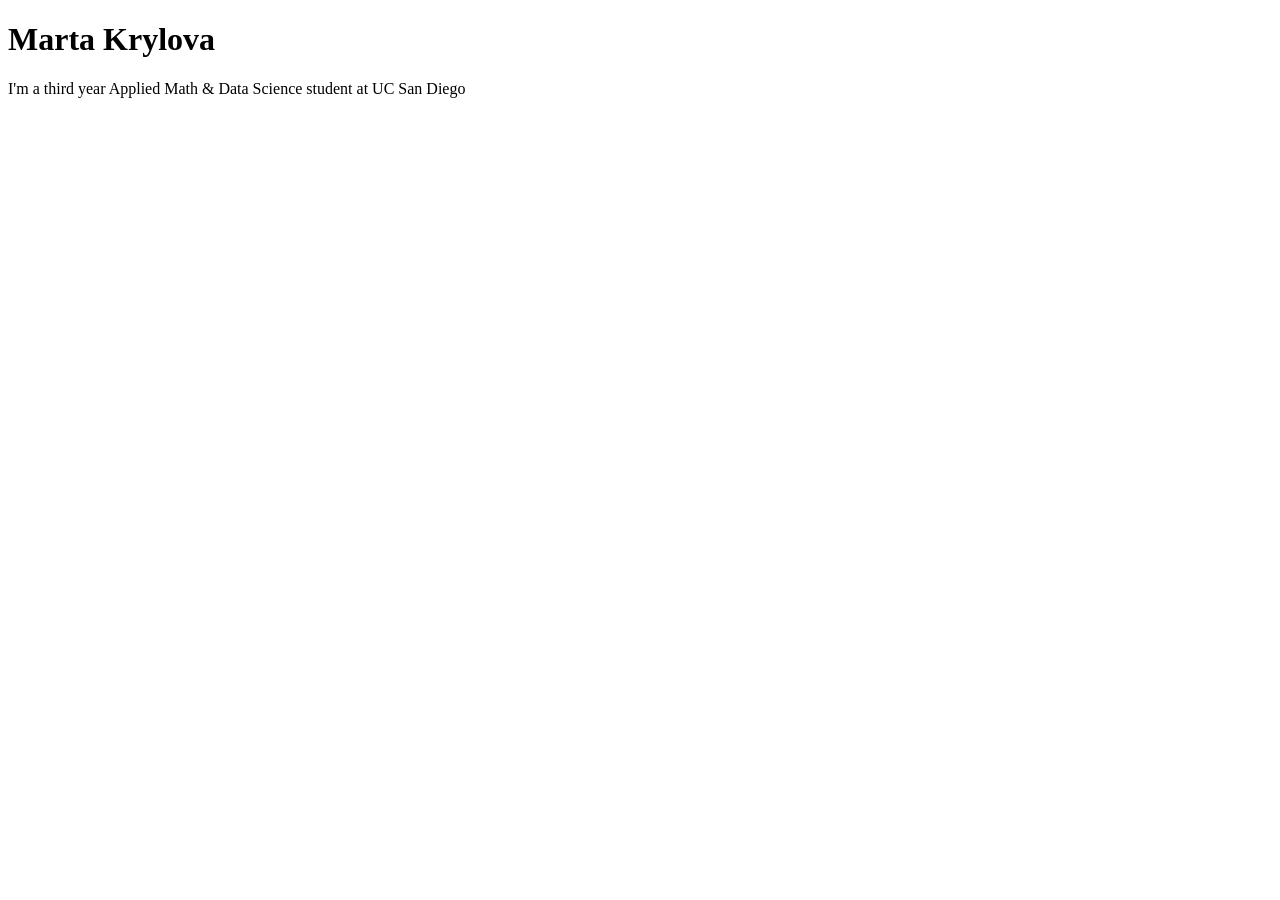
==== index.html @ 97e63ce0 "Create index.html" ====
<!DOCTYPE html>
<html lang="en">
<head>
    <meta charset="UTF-8">
    <meta name="viewport" content="width=device-width, initial-scale=1.0">
    <title>Marta Krylova: Personal site and portfolio</title>
</head>
<body>
    <h1>Marta Krylova</h1>
    <p>I'm a third year Applied Math & Data Science student at UC San Diego</p>
</body>
</html>
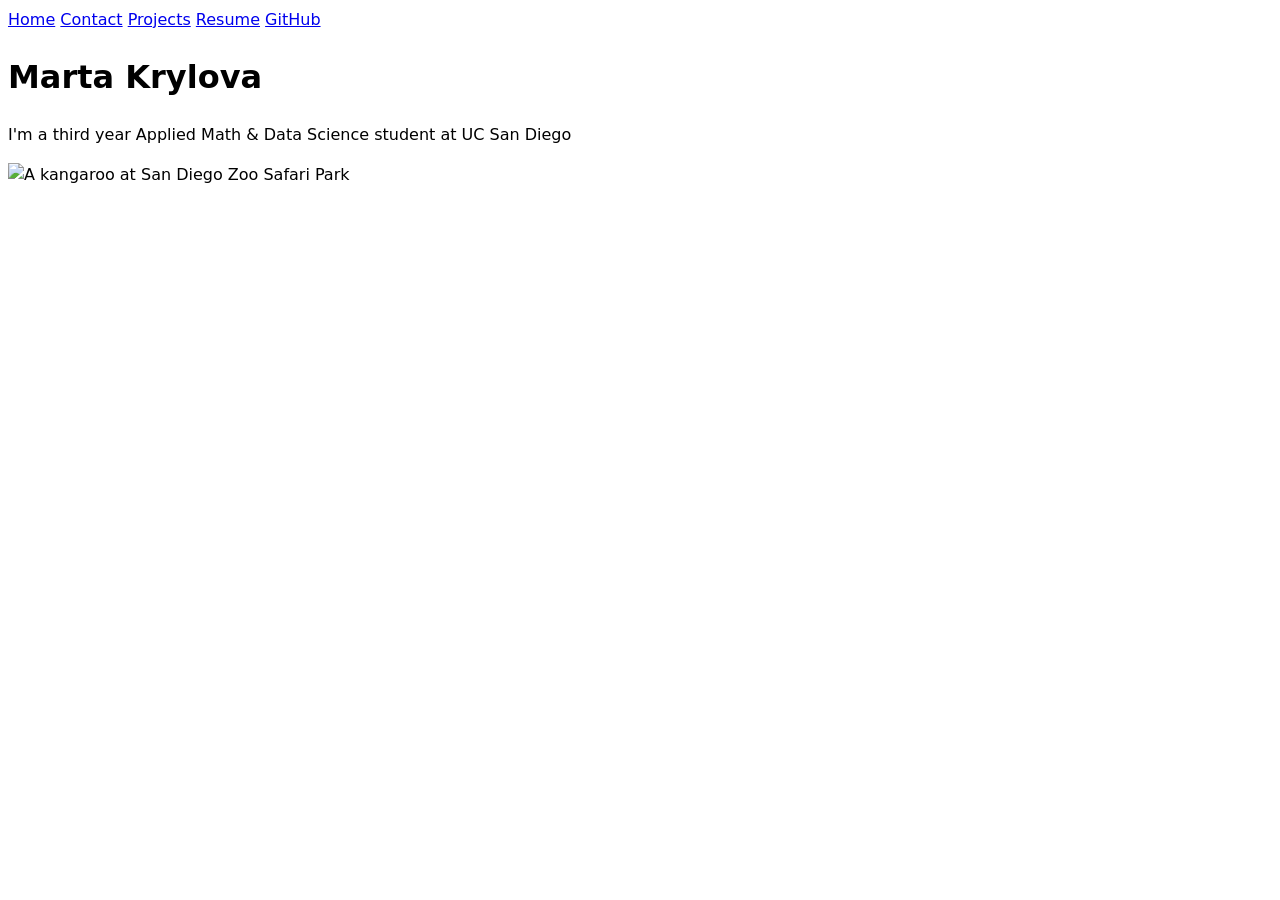
==== commit 33bd051f: "Contact, resume, and projects are created" ====
--- a/index.html
+++ b/index.html
@@ -4,9 +4,18 @@
     <meta charset="UTF-8">
     <meta name="viewport" content="width=device-width, initial-scale=1.0">
     <title>Marta Krylova: Personal site and portfolio</title>
+    <link rel="stylesheet" href="style.css">
 </head>
 <body>
+    <nav>
+        <a href="index.html">Home</a>
+        <a href="contact/index.html">Contact</a>
+        <a href="projects/index.html">Projects</a>
+        <a href="resume/index.html">Resume</a>
+        <a href="https://github.com/sugar-glider27" target="_blank">GitHub</a>
+    </nav>
     <h1>Marta Krylova</h1>
     <p>I'm a third year Applied Math & Data Science student at UC San Diego</p>
+    <img src="images/kangaroo.heic" alt="A kangaroo at San Diego Zoo Safari Park" width="400">
 </body>
 </html>
--- a/style.css
+++ b/style.css
@@ -0,0 +1,6 @@
+body {
+  /* Set line height to 1.5 times the font size
+	   and use the OS’s UI font as the website font
+	 */
+  font: 100%/1.5 system-ui;
+}
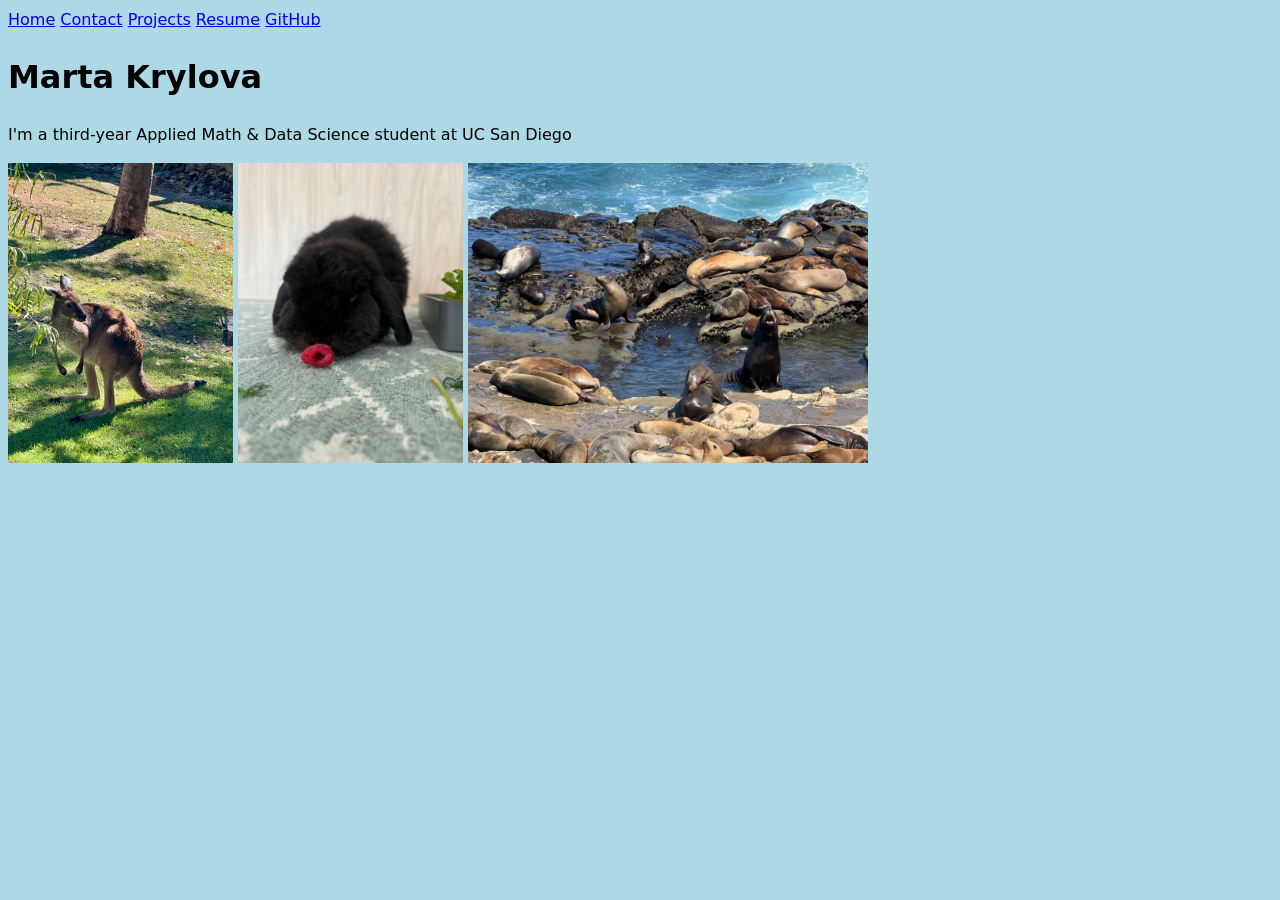
==== commit 7b396010: "new pics!" ====
--- a/index.html
+++ b/index.html
@@ -15,7 +15,9 @@
         <a href="https://github.com/sugar-glider27" target="_blank">GitHub</a>
     </nav>
     <h1>Marta Krylova</h1>
-    <p>I'm a third year Applied Math & Data Science student at UC San Diego</p>
-    <img src="images/kangaroo.heic" alt="A kangaroo at San Diego Zoo Safari Park" width="400">
+    <p>I'm a third-year Applied Math & Data Science student at UC San Diego</p>
+    <img src="images/kangaroo.JPG" alt="A kangaroo at San Diego Zoo Safari Park" width="225">
+    <img src="images/mybunny.JPG" alt="My little bunny" width="225">
+    <img src="images/lajollacove.JPG" alt="La Jolla Cove view with seals and sea lions" width="400">
 </body>
 </html>
--- a/style.css
+++ b/style.css
@@ -3,4 +3,10 @@
 	   and use the OS’s UI font as the website font
 	 */
   font: 100%/1.5 system-ui;
+  background-color: lightblue;
+}
+
+img {
+    max-width: 100%;
+    height: auto;
 }
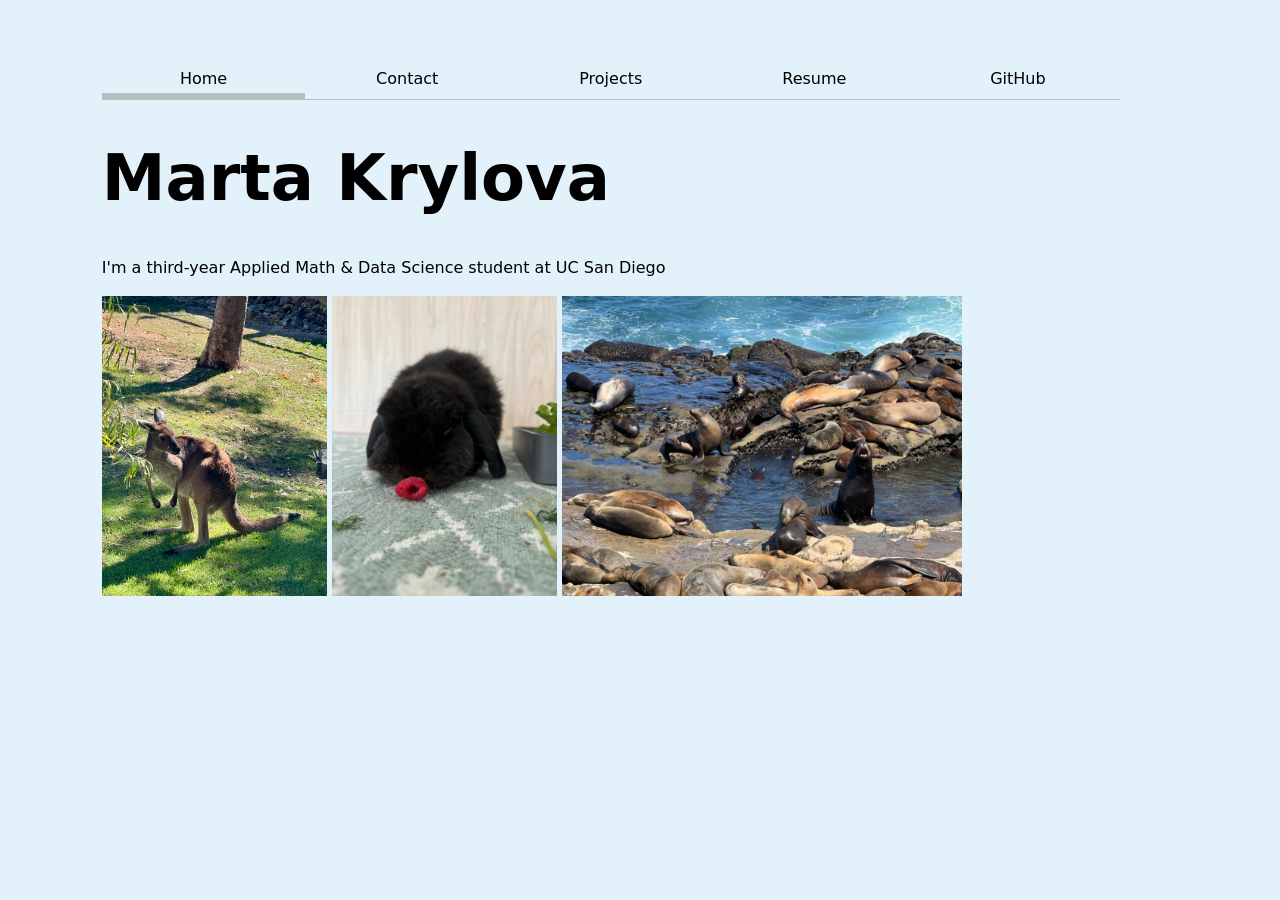
==== commit 76f7a89d: "new style rules, grids and colors" ====
--- a/index.html
+++ b/index.html
@@ -7,8 +7,8 @@
     <link rel="stylesheet" href="style.css">
 </head>
 <body>
-    <nav>
-        <a href="index.html">Home</a>
+    <nav display: flex>
+        <a href="index.html" class="current">Home</a>
         <a href="contact/index.html">Contact</a>
         <a href="projects/index.html">Projects</a>
         <a href="resume/index.html">Resume</a>
--- a/style.css
+++ b/style.css
@@ -1,12 +1,90 @@
+html {
+  --color-accent: oklch(51.475% 0.0623 231.491);
+  accent-color: var(--color-accent);
+}
+
 body {
   /* Set line height to 1.5 times the font size
 	   and use the OS’s UI font as the website font
 	 */
   font: 100%/1.5 system-ui;
-  background-color: lightblue;
+  /* background-color: lightblue; */
+  background-color: oklch(from var(--color-accent) 95% 5% h);
+  max-width: 100ch;
+  margin-inline: 5ch;
+  padding: 5ch;
 }
 
 img {
     max-width: 100%;
     height: auto;
+}
+
+nav {
+  display: flex;
+  border-bottom-width: 1px;
+  border-bottom-style: solid;
+  border-bottom-color: oklch(80% 3% 200);
+  margin-bottom: 1em;
+}
+
+nav a {
+  flex: 1;
+  text-decoration: none;
+  color: inherit;
+  text-align: center;
+  padding: 0.5em;
+}
+
+nav a.current {
+  border-bottom: 0.4em solid oklch(80% 3% 200);
+  padding-bottom: 0.1em;
+}
+
+nav a:hover {
+  border-bottom: 0.4em solid var(--color-accent);
+}
+
+input, textarea, button {
+  font: inherit;
+}
+
+button {
+  grid-column: 1 / -1;
+}
+
+form {
+  display: grid;
+  grid-template-columns: auto 1fr;
+  gap: 1em;
+}
+
+label {
+  display: grid;
+  grid-template-columns: subgrid;
+  grid-column: 1 / -1;
+}
+
+.projects {
+  display: grid;
+  grid-template-columns: repeat(auto-fill, minmax(15em, 1fr));
+  gap: 1em;
+}
+
+.projects article {
+  display: grid;
+  grid-template-rows: subgrid;
+  grid-row: span 3;
+  h2 {
+    margin: 0;
+  }
+}
+
+h1 {
+  font-size: 400%;
+}
+
+h1, h2, h3, h4, h5, h6 {
+  line-height: 1.1;
+  text-wrap: balance;
 }
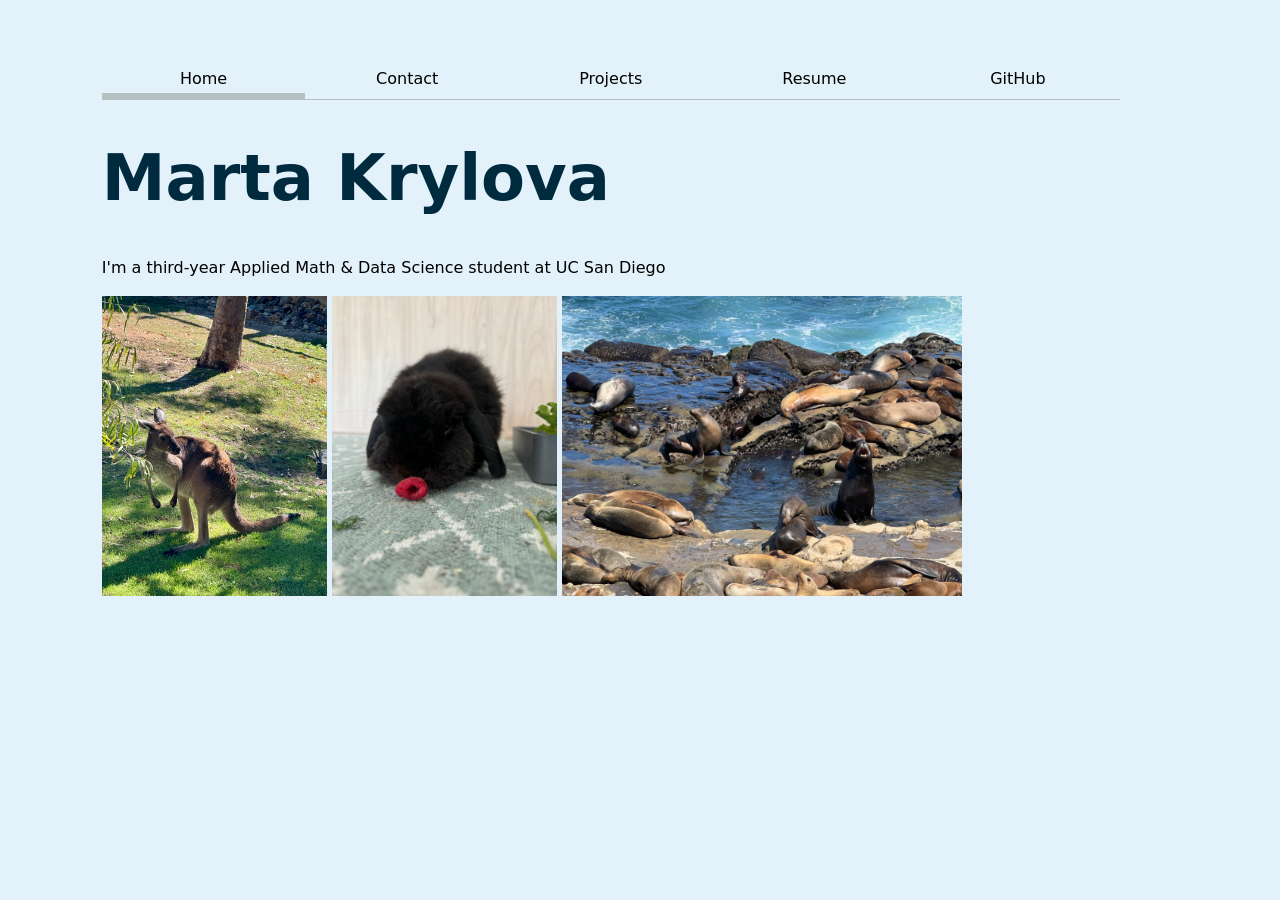
==== commit cd99937c: "changes for resume styling and h1 color" ====
--- a/index.html
+++ b/index.html
@@ -7,7 +7,7 @@
     <link rel="stylesheet" href="style.css">
 </head>
 <body>
-    <nav display: flex>
+    <nav>
         <a href="index.html" class="current">Home</a>
         <a href="contact/index.html">Contact</a>
         <a href="projects/index.html">Projects</a>
--- a/style.css
+++ b/style.css
@@ -82,9 +82,50 @@
 
 h1 {
   font-size: 400%;
+  color: oklch(from var(--color-accent) 27% c h);
 }
 
 h1, h2, h3, h4, h5, h6 {
   line-height: 1.1;
   text-wrap: balance;
+}
+
+.resume section {
+  margin-block: 2em;
+}
+
+.resume section h2 {
+  color: var(--color-accent);
+  border-bottom: 2px solid oklch(80% 3% 200);
+  padding-bottom: 0.1em;
+}
+
+.resume h3 {
+  margin-bottom: 0;
+}
+
+.resume h4 {
+  margin-bottom: 0.2em;
+}
+
+.resume ul {
+  margin-top: 0.5em;
+}
+
+.resume article header p {
+  margin-block: 0.2em;
+}
+
+.resume section a {
+  color: var(--color-accent);
+}
+
+.resume h3 img {
+  width: 2em;
+  vertical-align: middle;
+  margin-left: 0.5em;
+}
+
+.resume .skills p {
+  margin-block: 0.3em;
 }
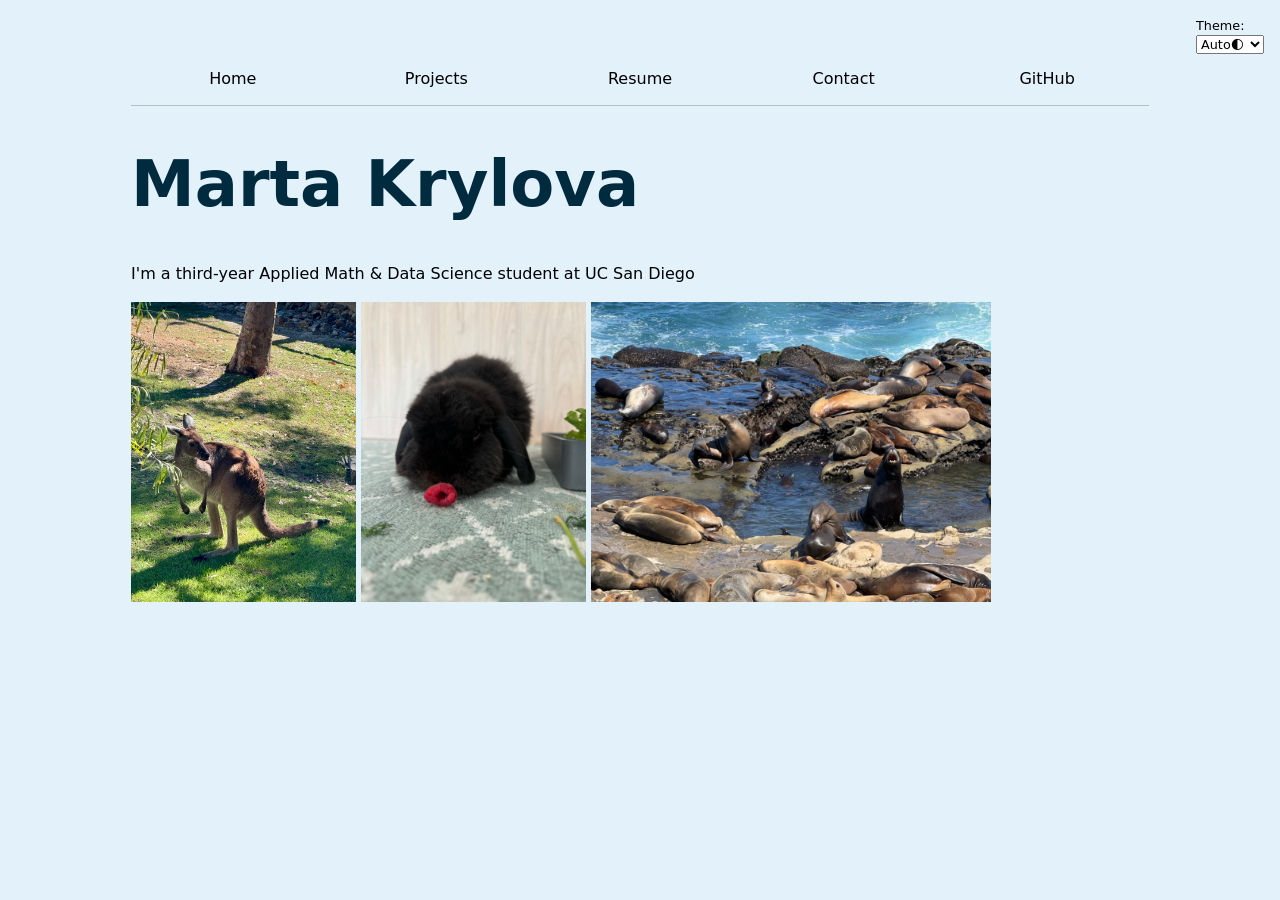
==== commit 1678594b: "added js file, updated old manual nav bar, contact form, added light/dark themes" ====
--- a/index.html
+++ b/index.html
@@ -5,15 +5,9 @@
     <meta name="viewport" content="width=device-width, initial-scale=1.0">
     <title>Marta Krylova: Personal site and portfolio</title>
     <link rel="stylesheet" href="style.css">
+    <script src="global.js" type="module"></script>
 </head>
 <body>
-    <nav>
-        <a href="index.html" class="current">Home</a>
-        <a href="contact/index.html">Contact</a>
-        <a href="projects/index.html">Projects</a>
-        <a href="resume/index.html">Resume</a>
-        <a href="https://github.com/sugar-glider27" target="_blank">GitHub</a>
-    </nav>
     <h1>Marta Krylova</h1>
     <p>I'm a third-year Applied Math & Data Science student at UC San Diego</p>
     <img src="images/kangaroo.JPG" alt="A kangaroo at San Diego Zoo Safari Park" width="225">
--- a/style.css
+++ b/style.css
@@ -1,17 +1,37 @@
 html {
   --color-accent: oklch(51.475% 0.0623 231.491);
+  
+  --light-background-color: oklch(from var(--color-accent) 95% 5% h);
+  --dark-background-color: oklch(from var(--color-accent) 20% 5% h);
+  
+  --light-heading-color: oklch(from var(--color-accent) 27% c h);
+  --dark-heading-color: oklch(from var(--color-accent) 85% c h);
+  
+  --light-border-bottom-color: oklch(80% 3% 200);
+  --dark-border-bottom-color: oklch(60% 3% 200);
+
+  --light-section-heading-color: var(--color-accent);
+  --dark-section-heading-color: oklch(from var(--color-accent) 75% c h);
+
+  --light-input-color: oklch(98% 0.015 250);
+  --dark-input-color: oklch(from var(--color-accent) 27% 5% h);
+
   accent-color: var(--color-accent);
+  color-scheme: light dark;
 }
 
 body {
   /* Set line height to 1.5 times the font size
-	   and use the OS’s UI font as the website font
-	 */
+     and use the OS’s UI font as the website font
+   */
   font: 100%/1.5 system-ui;
   /* background-color: lightblue; */
-  background-color: oklch(from var(--color-accent) 95% 5% h);
+  background-color: light-dark(
+    var(--light-background-color),
+    var(--dark-background-color)
+  );
   max-width: 100ch;
-  margin-inline: 5ch;
+  margin-inline: auto;
   padding: 5ch;
 }
 
@@ -24,7 +44,10 @@
   display: flex;
   border-bottom-width: 1px;
   border-bottom-style: solid;
-  border-bottom-color: oklch(80% 3% 200);
+  border-bottom-color: light-dark(
+    var(--light-border-bottom-color),
+    var(--dark-border-bottom-color)
+  );
   margin-bottom: 1em;
 }
 
@@ -34,10 +57,14 @@
   color: inherit;
   text-align: center;
   padding: 0.5em;
+  border-bottom: 0.4em solid transparent;
 }
 
 nav a.current {
-  border-bottom: 0.4em solid oklch(80% 3% 200);
+  border-bottom: 0.4em solid light-dark(
+    var(--light-border-bottom-color),
+    var(--dark-border-bottom-color)
+  );
   padding-bottom: 0.1em;
 }
 
@@ -45,8 +72,23 @@
   border-bottom: 0.4em solid var(--color-accent);
 }
 
-input, textarea, button {
+input, textarea, button, select {
   font: inherit;
+}
+
+input, textarea {
+  background-color: light-dark(
+    var(--light-input-color),
+    var(--dark-input-color)
+  );
+
+  border: 1px solid light-dark(
+    var(--light-border-bottom-color),
+    var(--dark-border-bottom-color)
+  );
+
+  padding: 0.4em;
+  border-radius: 0.4em;
 }
 
 button {
@@ -82,7 +124,10 @@
 
 h1 {
   font-size: 400%;
-  color: oklch(from var(--color-accent) 27% c h);
+  color: light-dark(
+    var(--light-heading-color),
+    var(--dark-heading-color)
+  );
 }
 
 h1, h2, h3, h4, h5, h6 {
@@ -95,8 +140,16 @@
 }
 
 .resume section h2 {
-  color: var(--color-accent);
-  border-bottom: 2px solid oklch(80% 3% 200);
+  color: light-dark(
+    var(--light-section-heading-color),
+    var(--dark-section-heading-color)
+  );
+
+  border-bottom: 2px solid light-dark(
+    var(--light-border-bottom-color),
+    var(--dark-border-bottom-color)
+  );
+  
   padding-bottom: 0.1em;
 }
 
@@ -117,15 +170,28 @@
 }
 
 .resume section a {
-  color: var(--color-accent);
+  color: light-dark(
+    var(--light-section-heading-color),
+    var(--dark-section-heading-color)
+  );
 }
 
 .resume h3 img {
-  width: 2em;
+  width: 2.3em;
   vertical-align: middle;
-  margin-left: 0.5em;
+  margin-left: 0.2em;
+  position: relative;
+  top: -0.1em;
 }
 
 .resume .skills p {
   margin-block: 0.3em;
+}
+
+
+.color-scheme {
+  position: absolute;
+  top: 1rem;
+  right: 1rem;
+  font-size: 80%;
 }
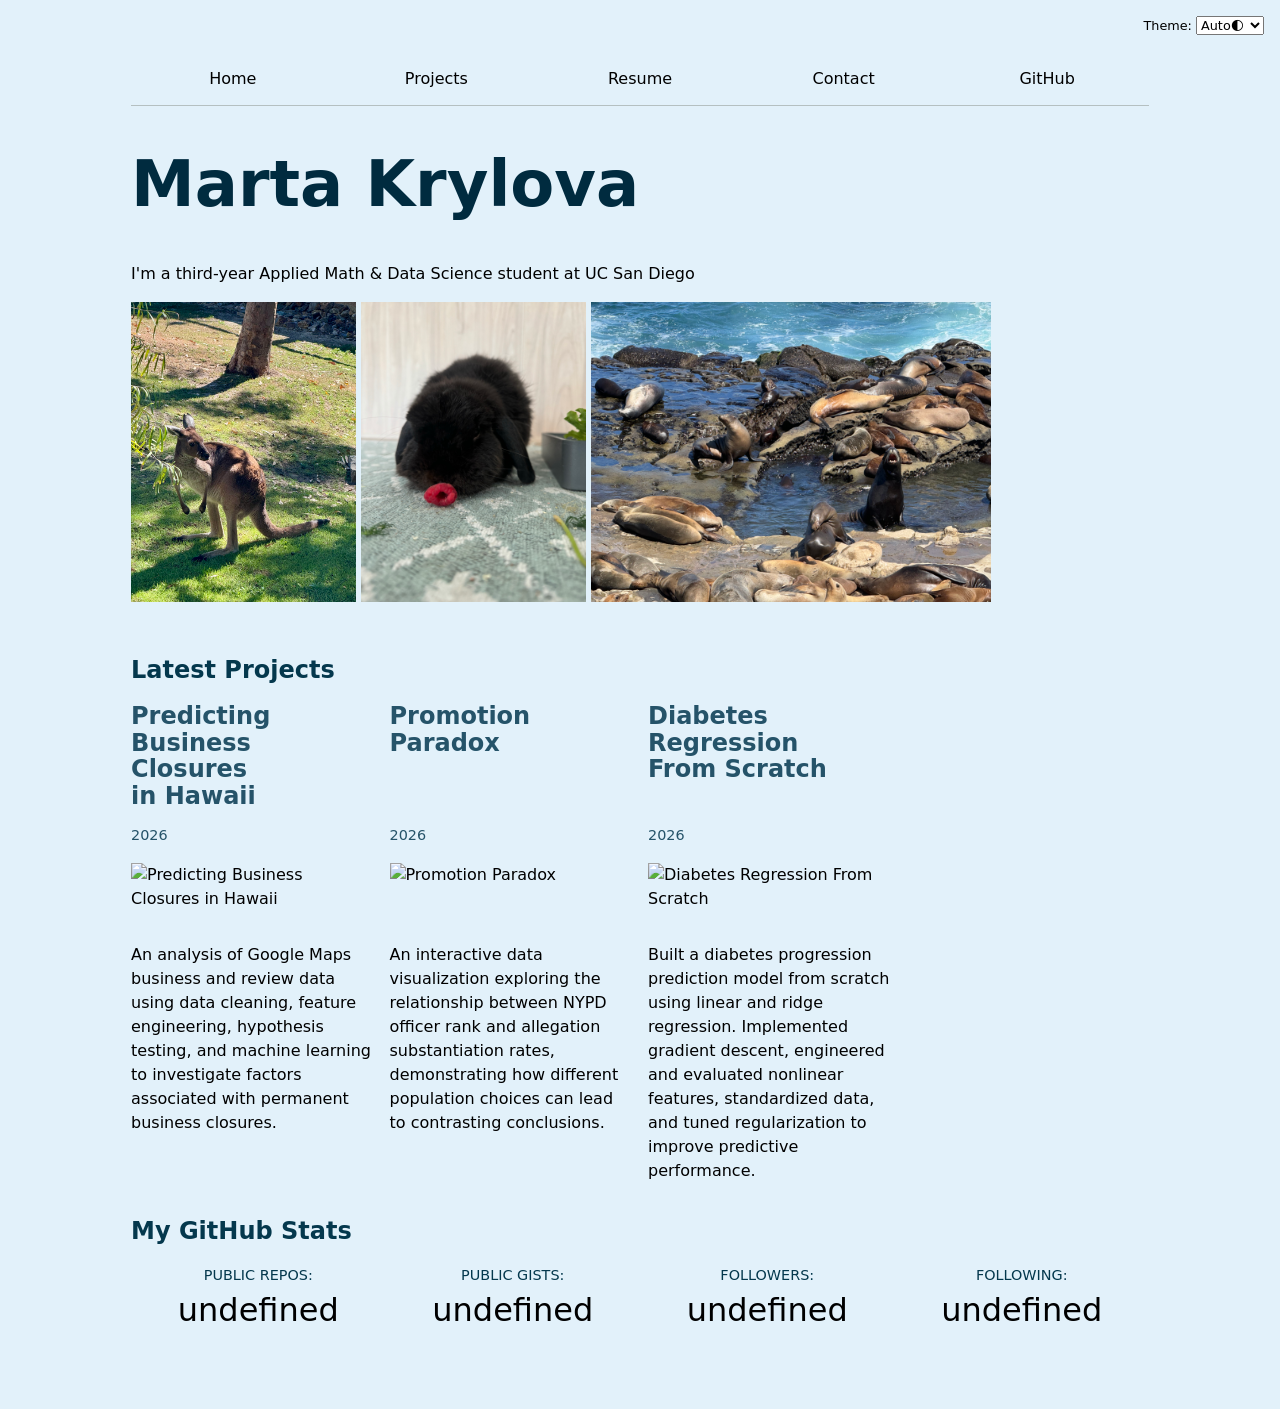
==== commit 9b433397: "projects and homw page updates #4" ====
--- a/index.html
+++ b/index.html
@@ -6,6 +6,7 @@
     <title>Marta Krylova: Personal site and portfolio</title>
     <link rel="stylesheet" href="style.css">
     <script src="global.js" type="module"></script>
+    <script src="index.js" type="module" defer></script>
 </head>
 <body>
     <h1>Marta Krylova</h1>
@@ -13,5 +14,11 @@
     <img src="images/kangaroo.JPG" alt="A kangaroo at San Diego Zoo Safari Park" width="225">
     <img src="images/mybunny.JPG" alt="My little bunny" width="225">
     <img src="images/lajollacove.JPG" alt="La Jolla Cove view with seals and sea lions" width="400">
+    
+    <h2 class="home-heading latest-projects-heading">Latest Projects</h2>
+    <div class="projects"></div>
+
+    <h2 class="home-heading">My GitHub Stats</h2>
+    <div id="profile-stats"></div>
 </body>
 </html>
--- a/style.css
+++ b/style.css
@@ -10,11 +10,17 @@
   --light-border-bottom-color: oklch(80% 3% 200);
   --dark-border-bottom-color: oklch(60% 3% 200);
 
-  --light-section-heading-color: var(--color-accent);
+  --light-section-heading-color: oklch(from var(--color-accent) 32% c h);
   --dark-section-heading-color: oklch(from var(--color-accent) 75% c h);
+
+  --light-project-heading-color: oklch(from var(--color-accent) 42% c h);
+  --dark-project-heading-color: oklch(from var(--color-accent) 75% c h);
 
   --light-input-color: oklch(98% 0.015 250);
   --dark-input-color: oklch(from var(--color-accent) 27% 5% h);
+
+  --light-button-color: oklch(from var(--color-accent) 85% 10% h);
+  --dark-button-color: oklch(from var(--color-accent) 40% 10% h);
 
   accent-color: var(--color-accent);
   color-scheme: light dark;
@@ -93,6 +99,18 @@
 
 button {
   grid-column: 1 / -1;
+  background-color: light-dark(
+    var(--light-button-color),
+    var(--dark-button-color)
+  );
+
+  border: 1px solid light-dark(
+    var(--light-border-bottom-color),
+    var(--dark-border-bottom-color)
+  );
+
+  padding: 0.4em;
+  border-radius: 0.4em;
 }
 
 form {
@@ -101,7 +119,7 @@
   gap: 1em;
 }
 
-label {
+form label {
   display: grid;
   grid-template-columns: subgrid;
   grid-column: 1 / -1;
@@ -116,10 +134,28 @@
 .projects article {
   display: grid;
   grid-template-rows: subgrid;
-  grid-row: span 3;
+  grid-row: span 4;
   h2 {
     margin: 0;
+    color: light-dark(
+      var(--light-project-heading-color),
+      var(--dark-project-heading-color)
+    );
   }
+}
+
+.project-year {
+  margin: 0;
+  font-size: 0.9em;
+  font-weight: 400;
+  color: light-dark(
+      var(--light-project-heading-color),
+      var(--dark-project-heading-color)
+  );
+}
+
+.latest-projects-heading {
+  margin-top: 2em;
 }
 
 h1 {
@@ -194,4 +230,37 @@
   top: 1rem;
   right: 1rem;
   font-size: 80%;
+}
+
+#profile-stats dl {
+  display: grid;
+  grid-template-columns: repeat(4, 1fr);
+  /* gap: 2rem; */
+}
+
+#profile-stats dt {
+  grid-row: 1;
+  color: light-dark(
+    var(--light-section-heading-color),
+    var(--dark-section-heading-color)
+  );
+  text-transform: uppercase;
+  text-align: center;
+  font-size: 0.9rem;
+  font-weight: 500;
+}
+
+#profile-stats dd {
+  grid-row: 2;
+  text-align: center;
+  margin: 0;
+  font-size: 2rem;
+  font-weight: 300;
+}
+
+.home-heading {
+  color: light-dark(
+    var(--light-section-heading-color),
+    var(--dark-section-heading-color)
+  );
 }
